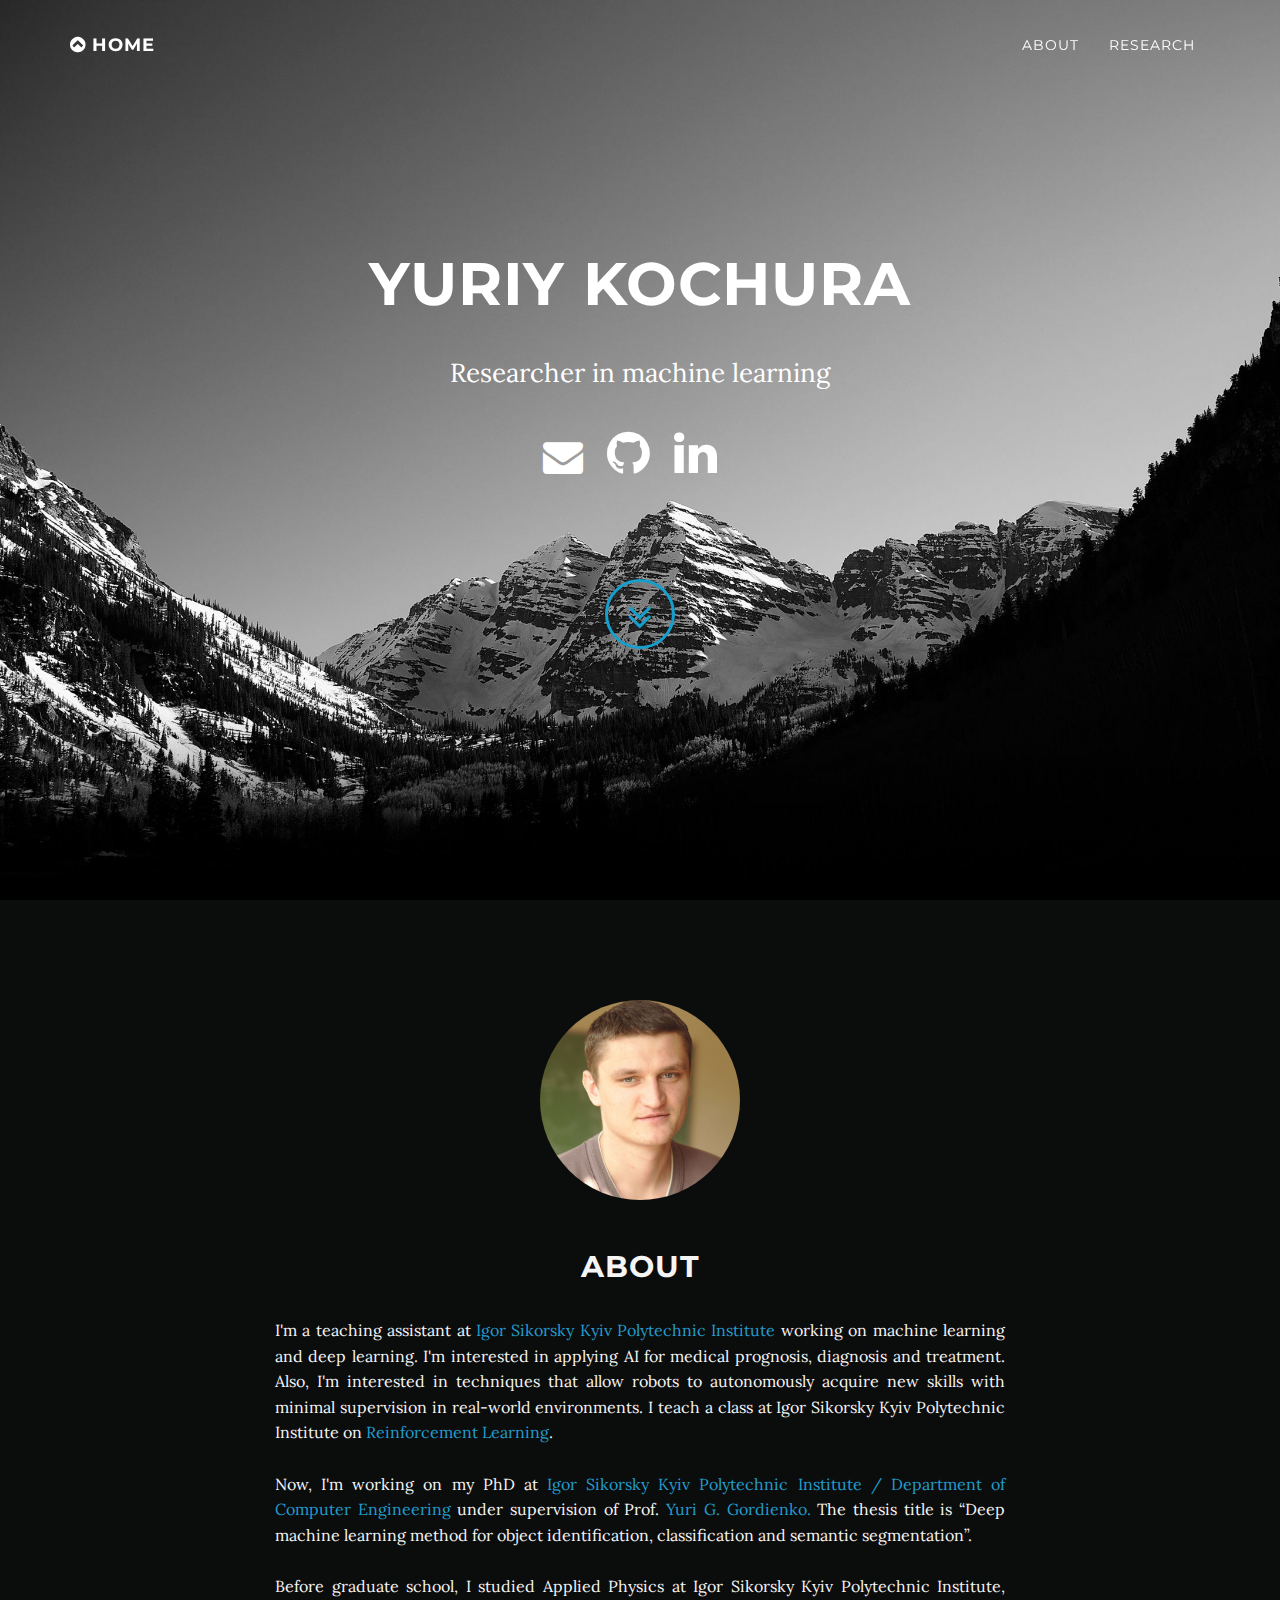
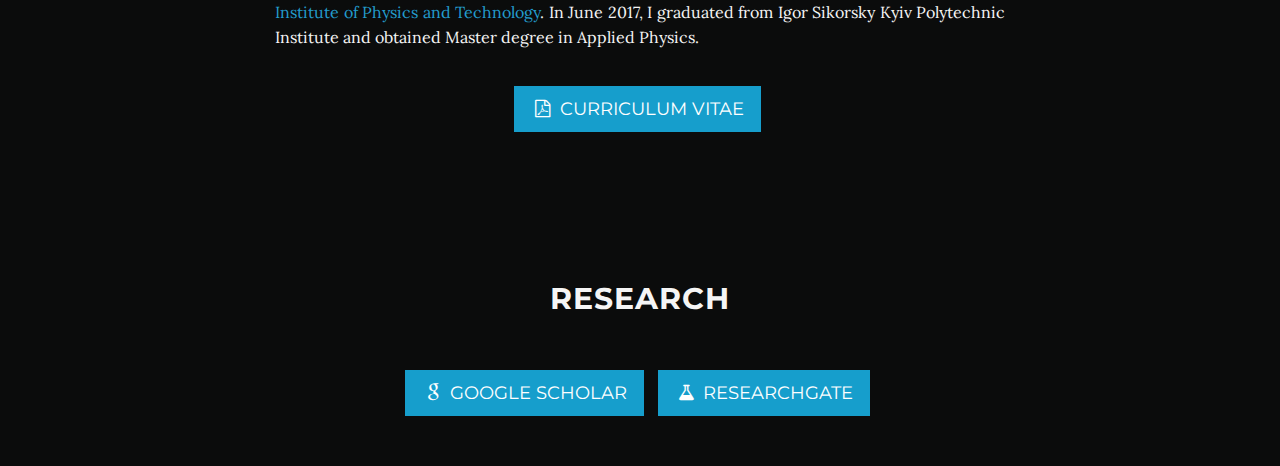
==== index.html @ 632b89fe "Academic website" ====
<!DOCTYPE html>
<html lang="en">

<head>

    <meta charset="utf-8">
    <meta http-equiv="X-UA-Compatible" content="IE=edge">
    <meta name="viewport" content="width=device-width, initial-scale=1">
    <meta name="description" content="Yuriy Kochura">
    <meta name="author" content="Yuriy Kochura">

    <title>Yuriy Kochura's academic website</title>

    <!-- Bootstrap Core CSS -->
    <link href="css/bootstrap.css" rel="stylesheet">

    <!-- Custom CSS -->
    <!--<link href="css/grayscale.css" rel="stylesheet" title="default">-->
    <link href="css/grayscale_b.css" rel="stylesheet" title="default">
    <!--<link href="css/grayscale_white.css" rel="stylesheet" title="default">-->

    <!-- Custom Fonts -->
    <link href="font-awesome/css/font-awesome.min.css" rel="stylesheet" type="text/css">
    <link href="//fonts.googleapis.com/css?family=Lora:400,700,400italic,700italic" rel="stylesheet" type="text/css">
    <link href="//fonts.googleapis.com/css?family=Montserrat:400,700" rel="stylesheet" type="text/css">


<script>
  (function(i,s,o,g,r,a,m){i['GoogleAnalyticsObject']=r;i[r]=i[r]||function(){
  (i[r].q=i[r].q||[]).push(arguments)},i[r].l=1*new Date();a=s.createElement(o),
  m=s.getElementsByTagName(o)[0];a.async=1;a.src=g;m.parentNode.insertBefore(a,m)
  })(window,document,'script','//www.google-analytics.com/analytics.js','ga');

  ga('create', 'UA-63177134-1', 'auto');
  ga('send', 'pageview');

</script>

</head>

<body id="page-top" data-spy="scroll" data-target=".navbar-fixed-top">

    <!-- Navigation -->
    <nav class="navbar navbar-custom navbar-fixed-top" role="navigation">
        <div class="container">
            <div class="navbar-header">
                <button type="button" class="navbar-toggle" data-toggle="collapse" data-target=".navbar-main-collapse">
                    <i class="fa fa-bars"></i>
                </button>
                <a class="navbar-brand page-scroll" href="#page-top">
                    <i class="fa fa-chevron-circle-up"></i> HOME <!--<span class="light">Home</span>--> 
                </a>
            </div>

            <!-- Collect the nav links, forms, and other content for toggling -->
            <div class="collapse navbar-collapse navbar-right navbar-main-collapse">
                <ul class="nav navbar-nav">
                    <!-- Hidden li included to remove active class from about link when scrolled up past about section -->
                    <li class="hidden">
                        <a href="#page-top"></a>
                    </li>
		    <li>
                        <a class="page-scroll" href="#about">About</a>
                    </li>

                    <li>
                        <a class="page-scroll" href="#research">Research</a>
                    </li>
                </ul>
            </div>
            <!-- /.navbar-collapse -->
        </div>
        <!-- /.container -->
    </nav>

    <!-- Intro Header -->
    <header class="intro">
        <div class="intro-body">
            <div class="container">
                <div class="row">
                    <div class="col-md-8 col-md-offset-2">
						<div class="rein-intro-bg">
		                    <h1 class="brand-heading">Yuriy Kochura</h1>								
		                    <p class="intro-text">Researcher in machine learning 
							</p>
							<a href="mailto:iuriy.kochura@gmail.com" target="_top" class="fa fa-envelope"></a>
							<a href="https://github.com/YKochura" target="_blank" class="fa fa-github"></a>
							<a href="https://www.linkedin.com/in/yuriy-kochura/" target="_blank" class="fa fa-linkedin"></a>
							 		
						</div>
                        <a href="#about" class="btn btn-circle page-scroll" style="margin-top:100px; color:#169ecc">
                            <i class="fa fa-angle-double-down animated"></i>
                        </a>
                    </div>
                </div>
            </div>
        </div>
    </header>

     <!-- About Section -->
    <section id="about" class="content-section text-center">

		<div class="container">
            		<div class="col-lg-8 col-lg-offset-2 text-justify">
						<img src="img/profile-yk.jpg" class="img-circle img-me"/>			
                		<h2 class="text-center text-padded">About</h2>
                		<p>
I'm a teaching assistant at <a href="https://kpi.ua/" target="_blank">Igor Sikorsky Kyiv Polytechnic Institute</a> working on machine learning and deep learning. I'm interested in applying AI for medical prognosis, diagnosis and treatment. Also, I'm interested in techniques that allow robots to autonomously acquire new skills with minimal supervision in real-world environments. I teach a class at Igor Sikorsky Kyiv Polytechnic Institute on <a href="https://github.com/YKochura/kpi-reinforcement-learning/tree/main" target="_blank">Reinforcement Learning</a>.

<br><br> 

Now, I'm working on my PhD at <a href="https://comsys.kpi.ua/department-of-computing-engineering" target="_blank"> Igor Sikorsky Kyiv Polytechnic Institute / Department of Computer Engineering</a> under supervision of Prof.<a href="https://comsys.kpi.ua/gordianko-yuriy-1" target="_blank"> Yuri G. Gordienko.</a> The thesis title is “Deep machine learning method for object identification, classification and semantic segmentation”.

 <br><br>


Before graduate school, I studied Applied Physics at Igor Sikorsky Kyiv Polytechnic Institute, <a href="http://ipt.kpi.ua/en/" target="_blank">Institute of Physics and Technology</a>. In June 2017, I graduated from Igor Sikorsky Kyiv Polytechnic Institute and obtained Master degree in Applied Physics. 

</p>
            		</div>
		</div>

<ul class="list-inline banner-social-buttons text-center">
<li>
		<a href="ykochura.pdf#zoom=100" target="_blank" class="btn btn-default btn-lg"><i class="fa fa-file-pdf-o fa-fw"></i> <span class="network-name">Curriculum Vitae</span></a>
</li>
</ul>

    </section>

 <br><br>

    <section id="research" class="content-section text-center">
<div class="container">
            <div class="col-lg-8 col-lg-offset-2 text-left">
                <h2 class="text-center">Research</h2>
		<br>

		<ul class="list-inline banner-social-buttons text-center">
		<li>
				<a href="https://scholar.google.com/citations?user=YucKNtAAAAAJ&hl=en" class="btn btn-default btn-lg"><i class="fa fa-google fa-fw"></i> <span class="network-name">Google Scholar</span></a>
		</li>
		<li>
		<a href="https://www.researchgate.net/profile/Yuriy-Kochura" class="btn btn-default btn-lg"><i class="fa fa-flask fa-fw"></i> <span class="network-name">ResearchGate</span></a>
		</li>
		</ul>
		
    </section>

    <br><br>

    <!-- jQuery -->
    <script src="js/jquery.js"></script>

    <!-- Bootstrap Core JavaScript -->
    <script src="js/bootstrap.min.js"></script>

    <!-- Plugin JavaScript -->
    <script src="js/jquery.easing.min.js"></script>

    <!-- Custom Theme JavaScript -->
    <script src="js/grayscale.js"></script>


</body>

</html>
---- css/grayscale.css ----
/*!
 * Start Bootstrap - Grayscale Bootstrap Theme (http://startbootstrap.com)
 * Code licensed under the Apache License v2.0.
 * For details, see http://www.apache.org/licenses/LICENSE-2.0.
 */

body {
    width: 100%;
    height: 100%;
    font-family: Lora,"Helvetica Neue",Helvetica,Arial,sans-serif;
    color: #fff;
    background-color: #000;
}

html {
    width: 100%;
    height: 100%;
}

h1,
h2,
h3,
h4,
h5,
h6 {
    margin: 0 0 35px;
    text-transform: uppercase;
    font-family: Montserrat,"Helvetica Neue",Helvetica,Arial,sans-serif;
    font-weight: 700;
    letter-spacing: 1px;
}

p {
    margin: 0 0 25px;
    font-size: 14px;
    line-height: 1.5;
}

@media(min-width:768px) {
    p {
        margin: 0 0 35px;
        font-size: 17px;
        line-height: 1.6;
    }

	p.entry {
		background-color: #1a1a1a;
	/*background: repeating-linear-gradient(
	  45deg,
	  #111,
	  #111 4px,
	  #111 4px,
	  #111 8px
	);*/
		min-height: 120px;
		padding-top: 4px;
		padding-bottom: 4px;
		padding-left: 120px;
	}

}



img {
	padding-left: 10px;
}

.img-me{
	width:200px;
	height:200px;
	display: inline-block;
	display: block;
	margin: 0 auto;
}

.img-circle {
    border-radius: 50%;
}

a {
    color: #42dca3;
    -webkit-transition: all .2s ease-in-out;
    -moz-transition: all .2s ease-in-out;
    transition: all .2s ease-in-out;
}

a:hover,
a:focus {
    text-decoration: none;
    color: #1d9b6c;
}

.rein_green {
    color: #42dca3;
}

.light {
    font-weight: 400;
}

.navbar-custom {
    margin-bottom: 0;
    border-bottom: 1px solid rgba(255,255,255,.3);
    text-transform: uppercase;
    font-family: Montserrat,"Helvetica Neue",Helvetica,Arial,sans-serif;
    background-color: #000;
}

.navbar-custom .navbar-brand {
    font-weight: 700;
}

.navbar-custom .navbar-brand:focus {
    outline: 0;
}

.navbar-custom .navbar-brand .navbar-toggle {
    padding: 4px 6px;
    font-size: 16px;
    color: #fff;
}

.navbar-custom .navbar-brand .navbar-toggle:focus,
.navbar-custom .navbar-brand .navbar-toggle:active {
    outline: 0;
}

.navbar-custom a {
    color: #fff;
}

.navbar-custom .nav li a {
    -webkit-transition: background .3s ease-in-out;
    -moz-transition: background .3s ease-in-out;
    transition: background .3s ease-in-out;
}

.navbar-custom .nav li a:hover {
    outline: 0;
    color: rgba(255,255,255,.8);
    background-color: transparent;
}

.navbar-custom .nav li a:focus,
.navbar-custom .nav li a:active {
    outline: 0;
    background-color: transparent;
}

.navbar-custom .nav li.active {
    outline: 0;
}

.navbar-custom .nav li.active a {
    background-color: rgba(255,255,255,.3);
}

.navbar-custom .nav li.active a:hover {
    color: #fff;
}

@media(min-width:768px) {
    .navbar-custom {
        padding: 20px 0;
        border-bottom: 0;
        letter-spacing: 1px;
        background: 0 0;
        -webkit-transition: background .5s ease-in-out,padding .5s ease-in-out;
        -moz-transition: background .5s ease-in-out,padding .5s ease-in-out;
        transition: background .5s ease-in-out,padding .5s ease-in-out;
    }

    .navbar-custom.top-nav-collapse {
        padding: 0;
        border-bottom: 1px solid rgba(255,255,255,.3);
        background: #000;
    }
}

small.authors {
    font-size: 14px;
    color: #aaa;
}

.intro {
    display: table;
    width: 100%;
    height: auto;
    padding: 100px 0;
    text-align: center;
    color: #fff;
    background: url(../img/intro-bg.jpg) no-repeat bottom center scroll;
    background-color: #000;
    -webkit-background-size: cover;
    -moz-background-size: cover;
    background-size: cover;
    -o-background-size: cover;
}

.intro .intro-body {
    display: table-cell;
    vertical-align: middle;
}

.intro .intro-body .brand-heading {
    font-size: 40px;
}

.intro .intro-body .intro-text {
    font-size: 18px;
}

@media(min-width:768px) {
    .intro {
        height: 100%;
        padding: 0;
    }

    .intro .intro-body .brand-heading {
        font-size: 60px;
    }

    .intro .intro-body .intro-text {
        font-size: 26px;
    }
}

.btn-circle {
    width: 70px;
    height: 70px;
    margin-top: 15px;
    padding: 7px 16px;
    border: 2px solid #fff;
    border-radius: 100%!important;
    font-size: 40px;
    color: #fff;
    background: 0 0;
    -webkit-transition: background .3s ease-in-out;
    -moz-transition: background .3s ease-in-out;
    transition: background .3s ease-in-out;
}

.btn-circle:hover,
.btn-circle:focus {
    outline: 0;
    color: #fff;
    background: rgba(255,255,255,.1);
}

.btn-circle i.animated {
    -webkit-transition-property: -webkit-transform;
    -webkit-transition-duration: 1s;
    -moz-transition-property: -moz-transform;
    -moz-transition-duration: 1s;
}

.btn-circle:hover i.animated {
    -webkit-animation-name: pulse;
    -moz-animation-name: pulse;
    -webkit-animation-duration: 1.5s;
    -moz-animation-duration: 1.5s;
    -webkit-animation-iteration-count: infinite;
    -moz-animation-iteration-count: infinite;
    -webkit-animation-timing-function: linear;
    -moz-animation-timing-function: linear;
}

@-webkit-keyframes pulse {    
    0% {
        -webkit-transform: scale(1);
        transform: scale(1);
    }

    50% {
        -webkit-transform: scale(1.2);
        transform: scale(1.2);
    }

    100% {
        -webkit-transform: scale(1);
        transform: scale(1);
    }
}

@-moz-keyframes pulse {    
    0% {
        -moz-transform: scale(1);
        transform: scale(1);
    }

    50% {
        -moz-transform: scale(1.2);
        transform: scale(1.2);
    }

    100% {
        -moz-transform: scale(1);
        transform: scale(1);
    }
}

.content-section {
    padding-top: 100px;
}

.download-section {
    width: 100%;
    padding: 50px 0;
    color: #fff;
    background: url(../img/downloads-bg.jpg) no-repeat center center scroll;
    background-color: #000;
    -webkit-background-size: cover;
    -moz-background-size: cover;
    background-size: cover;
    -o-background-size: cover;
}

#map {
    width: 100%;
    height: 200px;
    margin-top: 100px;
}

@media(min-width:767px) {
    .content-section {
        padding-top: 250px;
    }

    .download-section {
        padding: 100px 0;
    }

    #map {
        height: 400px;
        margin-top: 250px;
    }
}

.btn {
    border-radius: 0;
    text-transform: uppercase;
    font-family: Montserrat,"Helvetica Neue",Helvetica,Arial,sans-serif;
    font-weight: 400;
    -webkit-transition: all .3s ease-in-out;
    -moz-transition: all .3s ease-in-out;
    transition: all .3s ease-in-out;
}

.btn-default {
    border: 1px solid #42dca3;
    color: #42dca3;
    background-color: transparent;
}

.btn-default:hover,
.btn-default:focus {
    border: 1px solid #42dca3;
    outline: 0;
    color: #000;
    background-color: #42dca3;
}

ul.banner-social-buttons {
    margin-top: 0;
}

@media(max-width:1199px) {
    ul.banner-social-buttons {
        margin-top: 15px;
    }
}

@media(max-width:767px) {
    ul.banner-social-buttons li {
        display: block;
        margin-bottom: 20px;
        padding: 0;
    }

    ul.banner-social-buttons li:last-child {
        margin-bottom: 0;
    }
}

footer {
    padding: 50px 0;
}

footer p {
    margin: 0;
}

::-moz-selection {
    text-shadow: none;
    background: #fcfcfc;
    background: rgba(255,255,255,.2);
}

::selection {
    text-shadow: none;
    background: #fcfcfc;
    background: rgba(255,255,255,.2);
}

img::selection {
    background: 0 0;
}

img::-moz-selection {
    background: 0 0;
}

.rein-paper {
	float:left;
	margin-right:30px;
	clear:both;
	margin-top:9px;
}

body {
    webkit-tap-highlight-color: rgba(255,255,255,.2);
}

/* youtube video embedding: scaling relatively */
.wrapper         {width:100%; max-width: 750px; height:100%; margin:0 auto; background:#111}
.h_iframe        {position:relative; padding-top: 56%;}
.h_iframe iframe {position:absolute;top:0;left:0;width:100%; height:100%;}
---- css/grayscale_b.css ----
/*!
 * Start Bootstrap - Grayscale Bootstrap Theme (http://startbootstrap.com)
 * Code licensed under the Apache License v2.0.
 * For details, see http://www.apache.org/licenses/LICENSE-2.0.
 */

body {
    width: 100%;
    height: 100%;
    font-family: Lora,"Helvetica Neue",Helvetica,Arial,sans-serif;
    color: #f5f5f5;
    background-color: #0b0c0c;
}

html {
    width: 100%;
    height: 100%;
}

.btn-lg-x,
.btn-group-lg-x > .btn-x {
  padding: 4px 5px;
  font-size: 12px;
  line-height: 1.3333333;
  border-radius: 0px;
}
.list-inline-x {
  padding-left: 0;
margin-top: 5px;
  margin-left: -5px;
margin-bottom: 2px;
  list-style: none;
}
.btn-default-x {

    border: 1px solid #169ecc;
    outline: 0;
    color: #169ecc;
background-color: transparent;
}

.btn-default-x:hover,
.btn-default-x:focus {
    border: 1px solid #169ecc;
    color: #fff;
    background-color: #169ecc;
}


h1,
h2,
h3,
h4,
h5,
h6 {
    margin: 0 0 35px;
    text-transform: uppercase;
    font-family: Montserrat,"Helvetica Neue",Helvetica,Arial,sans-serif;
    font-weight: 700;
    letter-spacing: 1px;
}

p, table {
    margin: 0 0 25px;
    font-size: 14px;
    line-height: 1.5;
}

th {
    font-weight:normal;
    vertical-align:top;
}

th.first{
    width:20%;
}

@media(min-width:768px) {
    p, table {
        margin: 0 0 35px;
        font-size: 16px;
        line-height: 1.6;
    }

	p.entry, table {
		background-color: #fff;
	/*background: repeating-linear-gradient(
	  45deg,
	  #111,
	  #111 4px,
	  #111 4px,
	  #111 8px
	);*/
		min-height: 120px;
		padding-top: 4px;
		padding-bottom: 4px;
		width:100%;
	}

	th.entry {
		background-color: #fff;	
		padding-top:9px;
		padding-right:9px;
		padding-bottom:9px;
	}
	th.workshops{
		padding-left:15px;
	}

}



img {
	padding-left: 0px;
}

a {
    color: #239ccd;
    -webkit-transition: all .2s ease-in-out;
    -moz-transition: all .2s ease-in-out;
    transition: all .2s ease-in-out;
}

a:hover,
a:focus {
    text-decoration: none;
    color: #93015b;
}

.rein_green {
    color: #169ecc;
}

.light {
    font-weight: 400;
}

.navbar-custom {
    margin-bottom: 0;
    border-bottom: 1px solid rgba(255,255,255,.3);
    text-transform: uppercase;
    font-family: Montserrat,"Helvetica Neue",Helvetica,Arial,sans-serif;
    background-color: #000;
    color: #fff;
}

.navbar-custom .navbar-brand {
    font-weight: 700;
}

.navbar-custom .navbar-brand:focus {
    outline: 0;
}

.navbar-custom .navbar-brand .navbar-toggle {
    padding: 4px 6px;
    font-size: 16px;
    color: #fff;
}

.navbar-custom .navbar-brand .navbar-toggle:focus,
.navbar-custom .navbar-brand .navbar-toggle:active {
    outline: 0;

}

.navbar-custom a {
    color: #fff;
}

.navbar-custom .nav li a {
    -webkit-transition: background .3s ease-in-out;
    -moz-transition: background .3s ease-in-out;
    transition: background .3s ease-in-out;
}

.navbar-custom .nav li a:hover {
    outline: 0;
    color: rgba(255,255,255,.8);
    background-color: transparent;
}

.navbar-custom .nav li a:focus,
.navbar-custom .nav li a:active {
    outline: 0;
    background-color: transparent;
}

.navbar-custom .nav li.active {
    outline: 0;
}

.navbar-custom .nav li.active a {
    background-color: rgba(255,255,255,.3);
}

.navbar-custom .nav li.active a:hover {
    color: #fff;
}

@media(min-width:768px) {
    .navbar-custom {
        padding: 20px 0;
        border-bottom: 0;
        letter-spacing: 1px;
        background: 0 0;
        -webkit-transition: background .5s ease-in-out,padding .5s ease-in-out;
        -moz-transition: background .5s ease-in-out,padding .5s ease-in-out;
        transition: background .5s ease-in-out,padding .5s ease-in-out;
    }

    .navbar-custom.top-nav-collapse {
        padding: 0;
        border-bottom: 1px solid rgba(255,255,255,.3);
        background: #000;
    }
}

small.authors {
    font-size: 14px;
    color: #aaa;
}

.intro {
    display: table;
    width: 100%;
    height: auto;
    padding: 100px 0;
    text-align: center;
    color: #fff;
    background: url(../img/blackM.jpg) no-repeat bottom center scroll;
    background-color: #fff;
    -webkit-background-size: cover;
    -moz-background-size: cover;
    background-size: cover;
    -o-background-size: cover;
}

.intro .intro-body {
    display: table-cell;
    vertical-align: middle;
}

.intro .intro-body .brand-heading {
    font-size: 40px;
}

.intro .intro-body .intro-text {
    font-size: 18px;
}

a.fa-envelope{
	font-size: 40px;
	padding-right: 20px;
	color: #fff;
}

a.fa-github{
	font-size: 50px;
	padding-right: 20px;
	color: #fff;
}

a.fa-linkedin{
	font-size: 50px;
	padding-right: 20px;
	color: #fff;
}

a.fa-twitter{
	font-size: 50px;
	color: #fff;
}


.img-me{
	width:200px;
	height:200px;
	display: inline-block;
	display: block;
	margin: 0 auto;
}

.img-circle {
    border-radius: 50%;
}

.text-padded{
	padding-top: 50px;
}

@media(min-width:768px) {
    .intro {
        height: 100%;
        padding: 0;
    }

    .intro .intro-body .brand-heading {
        font-size: 60px;
    }

    .intro .intro-body .intro-text {
        font-size: 26px;
    }
}

.btn-circle {
    width: 70px;
    height: 70px;
    margin-top: 15px;
    padding: 7px 16px;
    border: 3px solid #169ecc;
    border-radius: 100%!important;
    font-size: 40px;
    color: #169ecc;
    background: 0 0;
    -webkit-transition: background .3s ease-in-out;
    -moz-transition: background .3s ease-in-out;
    transition: background .3s ease-in-out;
}

.btn-circle:hover,
.btn-circle:focus {
    outline: 0;
    color: #fff;
    background: rgba(255,255,255,.1);
}

.btn-circle i.animated {
    -webkit-transition-property: -webkit-transform;
    -webkit-transition-duration: 1s;
    -moz-transition-property: -moz-transform;
    -moz-transition-duration: 1s;
}

.btn-circle:hover i.animated {
    -webkit-animation-name: pulse;
    -moz-animation-name: pulse;
    -webkit-animation-duration: 1.5s;
    -moz-animation-duration: 1.5s;
    -webkit-animation-iteration-count: infinite;
    -moz-animation-iteration-count: infinite;
    -webkit-animation-timing-function: linear;
    -moz-animation-timing-function: linear;
}

@-webkit-keyframes pulse {    
    0% {
        -webkit-transform: scale(1);
        transform: scale(1);
    }

    50% {
        -webkit-transform: scale(1.2);
        transform: scale(1.2);
    }

    100% {
        -webkit-transform: scale(1);
        transform: scale(1);
    }
}

@-moz-keyframes pulse {    
    0% {
        -moz-transform: scale(1);
        transform: scale(1);
    }

    50% {
        -moz-transform: scale(1.2);
        transform: scale(1.2);
    }

    100% {
        -moz-transform: scale(1);
        transform: scale(1);
    }
}

.content-section {
    padding-top: 100px;
}

.download-section {
    width: 100%;
    padding: 50px 0;
    color: #fff;
    background: url(../img/downloads-bg.jpg) no-repeat center center scroll;
    background-color: #fff;
    -webkit-background-size: cover;
    -moz-background-size: cover;
    background-size: cover;
    -o-background-size: cover;
}

#map {
    width: 100%;
    height: 200px;
    margin-top: 100px;
}

@media(min-width:767px) {
    .content-section {
        padding-top: 100px;
    }

    .download-section {
        padding: 100px 0;
    }

    #map {
        height: 400px;
        margin-top: 250px;
    }
}

.btn {
    border-radius: 0;
    text-transform: uppercase;
    font-family: Montserrat,"Helvetica Neue",Helvetica,Arial,sans-serif;
    font-weight: 400;
    -webkit-transition: all .3s ease-in-out;
    -moz-transition: all .3s ease-in-out;
    transition: all .3s ease-in-out;
}

.btn-default {

    border: 1px solid #169ecc;
    outline: 0;
    color: #fff;
    background-color: #169ecc;
}

.btn-default:hover,
.btn-default:focus {
    border: 1px solid #169ecc;
    color: #169ecc;
    background-color: transparent;
}

ul.banner-social-buttons {
    margin-top: 0;
}

@media(max-width:1199px) {
    ul.banner-social-buttons {
        margin-top: 15px;
    }
}

@media(max-width:767px) {
    ul.banner-social-buttons li {
        display: block;
        margin-bottom: 20px;
        padding: 0;
    }

    ul.banner-social-buttons li:last-child {
        margin-bottom: 0;
    }
    img {
	width:120px;
    }
}

ul.left-text{
	text-align: left;
}

li:not(:last-child) {
    margin-bottom: -20px;
}

footer {
    padding: 50px 0;
}

footer p {
    margin: 0;
}

::-moz-selection {
    text-shadow: none;
    background: #fcfcfc;
    background: rgba(0,0,0,.2);
}

::selection {
    text-shadow: none;
    background: #fcfcfc;
    background: rgba(0,0,0,.2);
}

img::selection {
    background: 0 0;
}

img::-moz-selection {
    background: 0 0;
}

.rein-paper {
	float:left;
	margin-right:30px;
	clear:both;
	margin-top:9px;
	margin-bottom:9px;
	padding-left:10px;
}

body {
    webkit-tap-highlight-color: rgba(0,0,0,.2);
}

.bottom-three {
     margin-bottom: 3cm;
  }

/* youtube video embedding: scaling relatively */
.wrapper         {width:100%; max-width: 750px; height:100%; margin:0 auto; background:#111}
.h_iframe        {position:relative; padding-top: 56%;}
.h_iframe iframe {position:absolute;top:0;left:0;width:100%; height:100%;}
---- css/grayscale_white.css ----
/*!
 * Start Bootstrap - Grayscale Bootstrap Theme (http://startbootstrap.com)
 * Code licensed under the Apache License v2.0.
 * For details, see http://www.apache.org/licenses/LICENSE-2.0.
 */

body {
    width: 100%;
    height: 100%;
    font-family: Lora,"Helvetica Neue",Helvetica,Arial,sans-serif;
    color: #000;
    background-color: #f5f5f5;
}

html {
    width: 100%;
    height: 100%;
}

.btn-lg-x,
.btn-group-lg-x > .btn-x {
  padding: 4px 5px;
  font-size: 12px;
  line-height: 1.3333333;
  border-radius: 0px;
}
.list-inline-x {
  padding-left: 0;
margin-top: 5px;
  margin-left: -5px;
margin-bottom: 2px;
  list-style: none;
}
.btn-default-x {

    border: 1px solid #f9009a;
    outline: 0;
    color: #f9009a;
background-color: transparent;
}

.btn-default-x:hover,
.btn-default-x:focus {
    border: 1px solid #f9009a;
    color: #fff;
    background-color: #f9009a;
}


h1,
h2,
h3,
h4,
h5,
h6 {
    margin: 0 0 35px;
    text-transform: uppercase;
    font-family: Montserrat,"Helvetica Neue",Helvetica,Arial,sans-serif;
    font-weight: 700;
    letter-spacing: 1px;
}

p, table {
    margin: 0 0 25px;
    font-size: 14px;
    line-height: 1.5;
}

th {
    font-weight:normal;
    vertical-align:top;
}

th.first{
    width:20%;
}

@media(min-width:768px) {
    p, table {
        margin: 0 0 35px;
        font-size: 16px;
        line-height: 1.6;
    }

	p.entry, table {
		background-color: #fff;
	/*background: repeating-linear-gradient(
	  45deg,
	  #111,
	  #111 4px,
	  #111 4px,
	  #111 8px
	);*/
		min-height: 120px;
		padding-top: 4px;
		padding-bottom: 4px;
		width:100%;
	}

	th.entry {
		background-color: #fff;	
		padding-top:9px;
		padding-right:9px;
		padding-bottom:9px;
	}
	th.workshops{
		padding-left:15px;
	}

}



img {
	padding-left: 0px;
}

a {
    color: #f9009a;
    -webkit-transition: all .2s ease-in-out;
    -moz-transition: all .2s ease-in-out;
    transition: all .2s ease-in-out;
}

a:hover,
a:focus {
    text-decoration: none;
    color: #93015b;
}

.rein_green {
    color: #f9009a;
}

.light {
    font-weight: 400;
}

.navbar-custom {
    margin-bottom: 0;
    border-bottom: 1px solid rgba(255,255,255,.3);
    text-transform: uppercase;
    font-family: Montserrat,"Helvetica Neue",Helvetica,Arial,sans-serif;
    background-color: #000;
    color: #fff;
}

.navbar-custom .navbar-brand {
    font-weight: 700;
}

.navbar-custom .navbar-brand:focus {
    outline: 0;
}

.navbar-custom .navbar-brand .navbar-toggle {
    padding: 4px 6px;
    font-size: 16px;
    color: #fff;
}

.navbar-custom .navbar-brand .navbar-toggle:focus,
.navbar-custom .navbar-brand .navbar-toggle:active {
    outline: 0;

}

.navbar-custom a {
    color: #fff;
}

.navbar-custom .nav li a {
    -webkit-transition: background .3s ease-in-out;
    -moz-transition: background .3s ease-in-out;
    transition: background .3s ease-in-out;
}

.navbar-custom .nav li a:hover {
    outline: 0;
    color: rgba(255,255,255,.8);
    background-color: transparent;
}

.navbar-custom .nav li a:focus,
.navbar-custom .nav li a:active {
    outline: 0;
    background-color: transparent;
}

.navbar-custom .nav li.active {
    outline: 0;
}

.navbar-custom .nav li.active a {
    background-color: rgba(255,255,255,.3);
}

.navbar-custom .nav li.active a:hover {
    color: #fff;
}

@media(min-width:768px) {
    .navbar-custom {
        padding: 20px 0;
        border-bottom: 0;
        letter-spacing: 1px;
        background: 0 0;
        -webkit-transition: background .5s ease-in-out,padding .5s ease-in-out;
        -moz-transition: background .5s ease-in-out,padding .5s ease-in-out;
        transition: background .5s ease-in-out,padding .5s ease-in-out;
    }

    .navbar-custom.top-nav-collapse {
        padding: 0;
        border-bottom: 1px solid rgba(255,255,255,.3);
        background: #000;
    }
}

small.authors {
    font-size: 14px;
    color: #aaa;
}

.intro {
    display: table;
    width: 100%;
    height: auto;
    padding: 100px 0;
    text-align: center;
    color: #fff;
    background: url(../img/intro-bg.jpg) no-repeat bottom center scroll;
    background-color: #fff;
    -webkit-background-size: cover;
    -moz-background-size: cover;
    background-size: cover;
    -o-background-size: cover;
}

.intro .intro-body {
    display: table-cell;
    vertical-align: middle;
}

.intro .intro-body .brand-heading {
    font-size: 40px;
}

.intro .intro-body .intro-text {
    font-size: 18px;
}

a.fa-envelope{
	font-size: 40px;
	padding-right: 20px;
	color: #fff;
}

a.fa-github{
	font-size: 50px;
	padding-right: 20px;
	color: #fff;
}

a.fa-linkedin{
	font-size: 50px;
	padding-right: 20px;
	color: #fff;
}

a.fa-twitter{
	font-size: 50px;
	color: #fff;
}


.img-me{
	width:200px;
	height:200px;
	display: inline-block;
	display: block;
	margin: 0 auto;
}

.img-circle {
    border-radius: 50%;
}

.text-padded{
	padding-top: 50px;
}

@media(min-width:768px) {
    .intro {
        height: 100%;
        padding: 0;
    }

    .intro .intro-body .brand-heading {
        font-size: 60px;
    }

    .intro .intro-body .intro-text {
        font-size: 26px;
    }
}

.btn-circle {
    width: 70px;
    height: 70px;
    margin-top: 15px;
    padding: 7px 16px;
    border: 3px solid #f9009a;
    border-radius: 100%!important;
    font-size: 40px;
    color: #f9009a;
    background: 0 0;
    -webkit-transition: background .3s ease-in-out;
    -moz-transition: background .3s ease-in-out;
    transition: background .3s ease-in-out;
}

.btn-circle:hover,
.btn-circle:focus {
    outline: 0;
    color: #fff;
    background: rgba(255,255,255,.1);
}

.btn-circle i.animated {
    -webkit-transition-property: -webkit-transform;
    -webkit-transition-duration: 1s;
    -moz-transition-property: -moz-transform;
    -moz-transition-duration: 1s;
}

.btn-circle:hover i.animated {
    -webkit-animation-name: pulse;
    -moz-animation-name: pulse;
    -webkit-animation-duration: 1.5s;
    -moz-animation-duration: 1.5s;
    -webkit-animation-iteration-count: infinite;
    -moz-animation-iteration-count: infinite;
    -webkit-animation-timing-function: linear;
    -moz-animation-timing-function: linear;
}

@-webkit-keyframes pulse {    
    0% {
        -webkit-transform: scale(1);
        transform: scale(1);
    }

    50% {
        -webkit-transform: scale(1.2);
        transform: scale(1.2);
    }

    100% {
        -webkit-transform: scale(1);
        transform: scale(1);
    }
}

@-moz-keyframes pulse {    
    0% {
        -moz-transform: scale(1);
        transform: scale(1);
    }

    50% {
        -moz-transform: scale(1.2);
        transform: scale(1.2);
    }

    100% {
        -moz-transform: scale(1);
        transform: scale(1);
    }
}

.content-section {
    padding-top: 100px;
}

.download-section {
    width: 100%;
    padding: 50px 0;
    color: #fff;
    background: url(../img/downloads-bg.jpg) no-repeat center center scroll;
    background-color: #fff;
    -webkit-background-size: cover;
    -moz-background-size: cover;
    background-size: cover;
    -o-background-size: cover;
}

#map {
    width: 100%;
    height: 200px;
    margin-top: 100px;
}

@media(min-width:767px) {
    .content-section {
        padding-top: 100px;
    }

    .download-section {
        padding: 100px 0;
    }

    #map {
        height: 400px;
        margin-top: 250px;
    }
}

.btn {
    border-radius: 0;
    text-transform: uppercase;
    font-family: Montserrat,"Helvetica Neue",Helvetica,Arial,sans-serif;
    font-weight: 400;
    -webkit-transition: all .3s ease-in-out;
    -moz-transition: all .3s ease-in-out;
    transition: all .3s ease-in-out;
}

.btn-default {

    border: 1px solid #f9009a;
    outline: 0;
    color: #fff;
    background-color: #f9009a;
}

.btn-default:hover,
.btn-default:focus {
    border: 1px solid #f9009a;
    color: #f9009a;
    background-color: transparent;
}

ul.banner-social-buttons {
    margin-top: 0;
}

@media(max-width:1199px) {
    ul.banner-social-buttons {
        margin-top: 15px;
    }
}

@media(max-width:767px) {
    ul.banner-social-buttons li {
        display: block;
        margin-bottom: 20px;
        padding: 0;
    }

    ul.banner-social-buttons li:last-child {
        margin-bottom: 0;
    }
    img {
	width:120px;
    }
}

ul.left-text{
	text-align: left;
}

li:not(:last-child) {
    margin-bottom: -20px;
}

footer {
    padding: 50px 0;
}

footer p {
    margin: 0;
}

::-moz-selection {
    text-shadow: none;
    background: #fcfcfc;
    background: rgba(0,0,0,.2);
}

::selection {
    text-shadow: none;
    background: #fcfcfc;
    background: rgba(0,0,0,.2);
}

img::selection {
    background: 0 0;
}

img::-moz-selection {
    background: 0 0;
}

.rein-paper {
	float:left;
	margin-right:30px;
	clear:both;
	margin-top:9px;
	margin-bottom:9px;
	padding-left:10px;
}

body {
    webkit-tap-highlight-color: rgba(0,0,0,.2);
}

/* youtube video embedding: scaling relatively */
.wrapper         {width:100%; max-width: 750px; height:100%; margin:0 auto; background:#111}
.h_iframe        {position:relative; padding-top: 56%;}
.h_iframe iframe {position:absolute;top:0;left:0;width:100%; height:100%;}
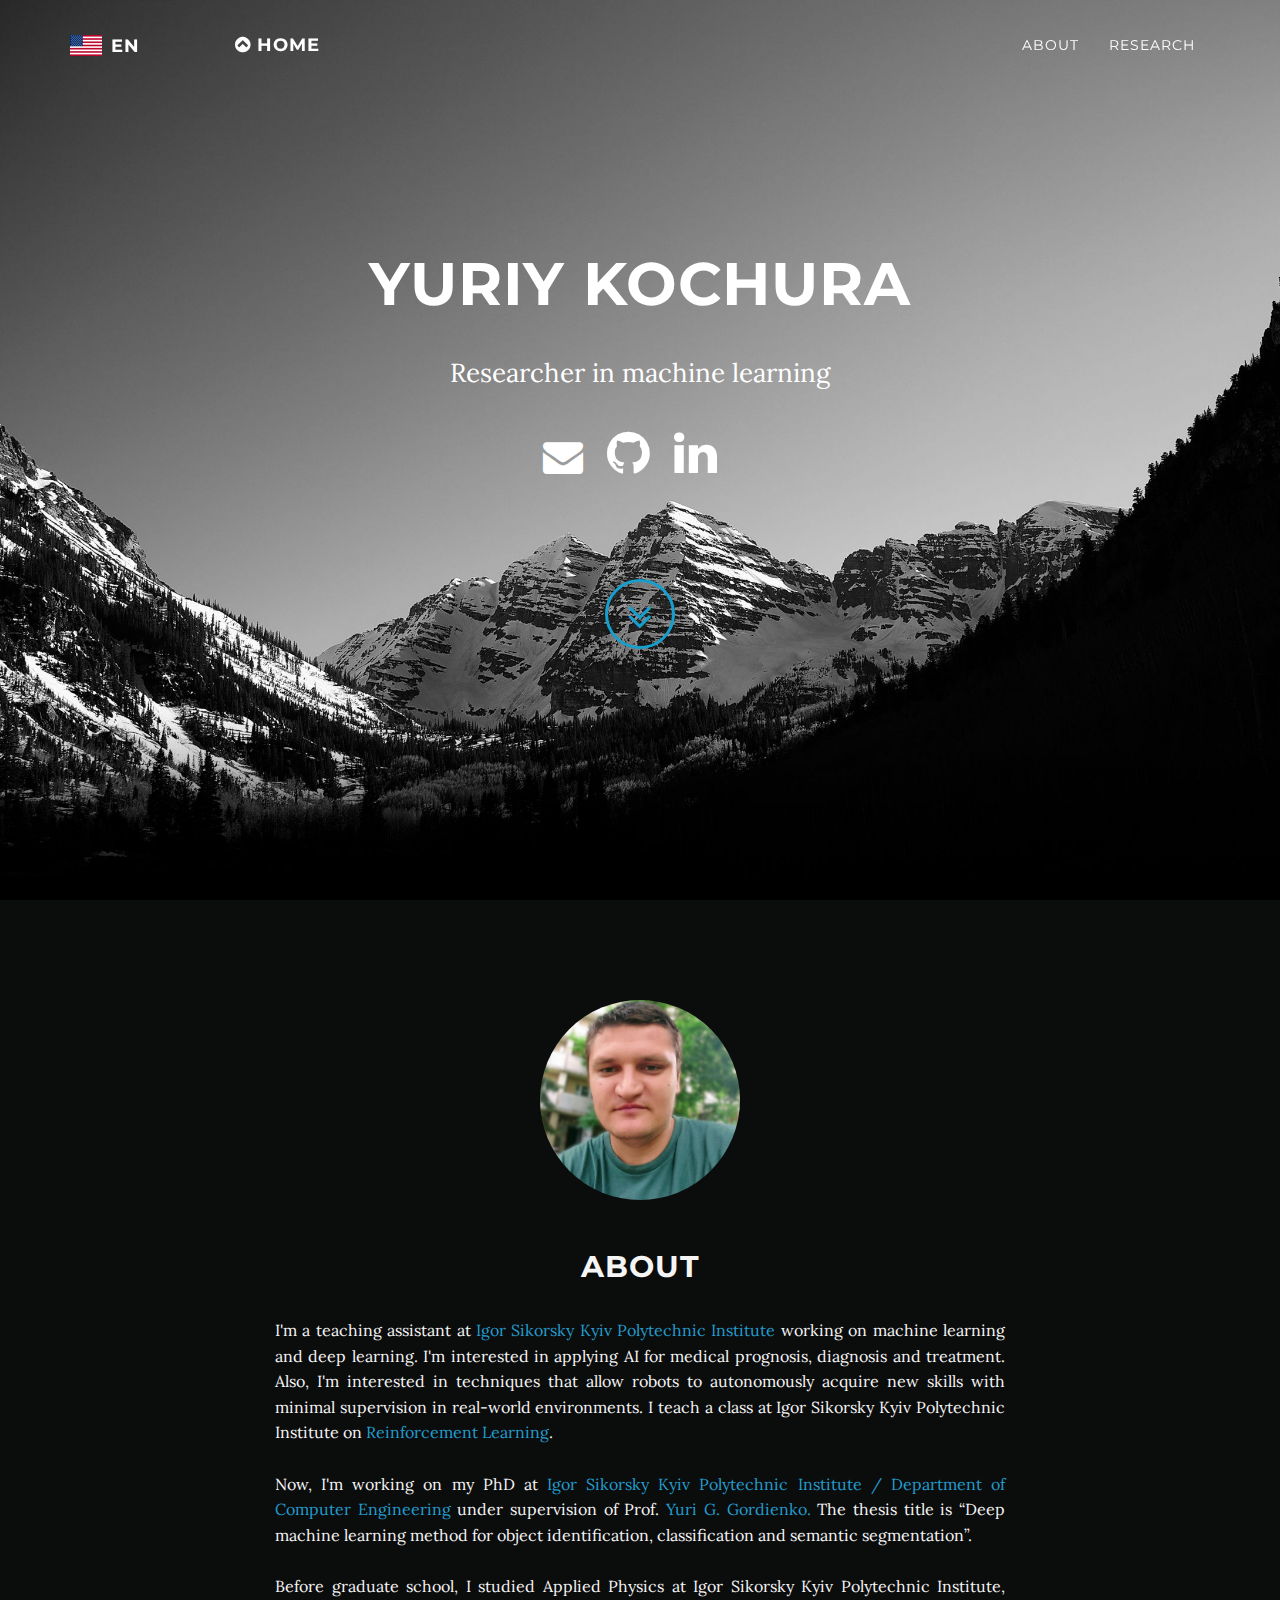
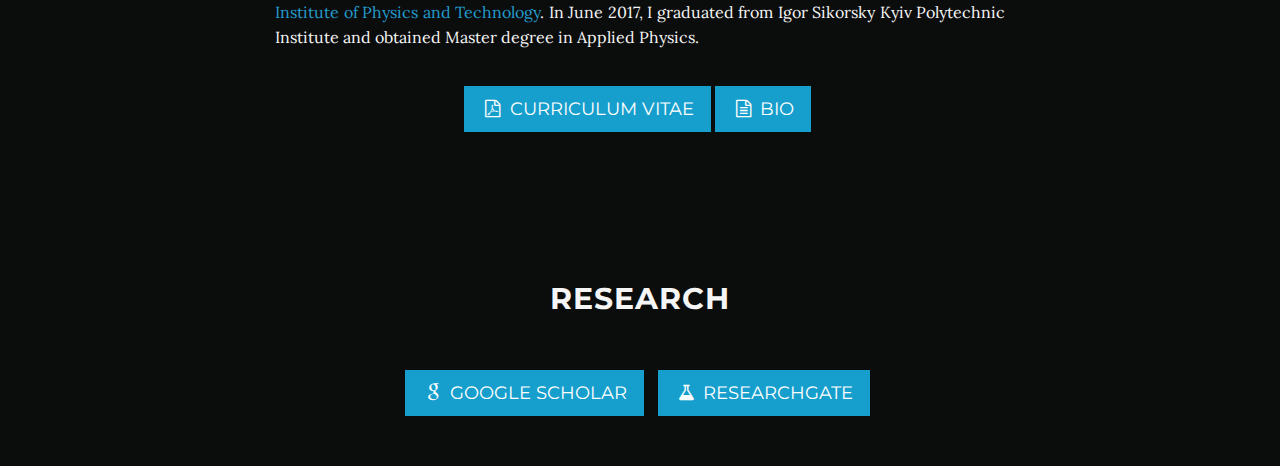
==== commit 389df038: "added bio" ====
--- a/index.html
+++ b/index.html
@@ -43,6 +43,16 @@
     <!-- Navigation -->
     <nav class="navbar navbar-custom navbar-fixed-top" role="navigation">
         <div class="container">
+            <div class="lang-menu navbar-brand">
+                <div class="selected-lang">
+                    EN                   
+                </div> 
+                <ul>
+                    <li>
+                        <a href="index-UK.html" class="uk">UK</a>
+                    </li>
+                </ul>   
+            </div>
             <div class="navbar-header">
                 <button type="button" class="navbar-toggle" data-toggle="collapse" data-target=".navbar-main-collapse">
                     <i class="fa fa-bars"></i>
@@ -123,6 +133,7 @@
 <ul class="list-inline banner-social-buttons text-center">
 <li>
 		<a href="ykochura.pdf#zoom=100" target="_blank" class="btn btn-default btn-lg"><i class="fa fa-file-pdf-o fa-fw"></i> <span class="network-name">Curriculum Vitae</span></a>
+        <a href="bio.txt" target="_blank" class="btn btn-default btn-lg"><i class="fa fa-file-text-o fa-fw"></i> <span class="network-name">Bio</span></a>
 </li>
 </ul>
 
--- a/css/grayscale_b.css
+++ b/css/grayscale_b.css
@@ -286,6 +286,10 @@
     border-radius: 50%;
 }
 
+.img-border {
+    border-radius: 10px;
+}
+
 .text-padded{
 	padding-top: 50px;
 }
@@ -523,3 +527,106 @@
 .wrapper         {width:100%; max-width: 750px; height:100%; margin:0 auto; background:#111}
 .h_iframe        {position:relative; padding-top: 56%;}
 .h_iframe iframe {position:absolute;top:0;left:0;width:100%; height:100%;}
+
+
+/* додано  https://www.youtube.com/watch?v=ByraB2uMAiM&t=448s */
+
+.selected-lang{
+    cursor: pointer;
+    display: flex;
+    justify-content: space-between;
+    line-height: 1.25;
+    width: 70px;
+}
+
+.lang-menu {
+    width: 180px;
+    text-align: right;
+    font-weight: bold;
+    margin-top: 0px;
+    margin-left: 5px;
+    position: relative;
+}
+
+.selected-lang:before{
+    content: '';
+    display: block;
+    width: 32px;
+    height: 21px;
+    background-image: url(../img/usa.png);
+
+}
+
+.selected-lang-uk{
+    cursor: pointer;
+    display: flex;
+    justify-content: space-between;
+    line-height: 1.25;
+    width: 70px;
+}
+
+.selected-lang-uk:before{
+    content: '';
+    display: block;
+    width: 32px;
+    height: 21px;
+    background-image: url(../img/ukr.png);
+
+}
+
+.lang-menu ul {
+    margin: 0;
+    padding: 0;
+    display: none;
+    background-color: #5d5d5d;
+    border: 1px solid #b2babb;
+    position: absolute;
+    top: 40px;
+    left: 0px;
+    width: 120px;
+    border-radius: 5px;
+    box-shadow: 0px 1px 10px rgba(0,0,0,0.4);
+}
+
+.lang-menu ul li {
+    list-style: none;
+    text-align: left;
+    display: flex;
+    justify-content: space-between;
+}
+
+.lang-menu ul li a {
+    text-decoration: none;
+    width: 120px;
+    padding: 25px 10px;
+    display: block;
+}
+
+.lang-menu ul li:hover {
+    background-color: #b2babb;
+}
+
+.lang-menu ul li a:before {
+    content: '';
+    display: inline-block;
+    width: 45px;
+    height: 45px;
+    vertical-align: middle;
+    margin-right: 15px;
+    background-size: contain;
+    background-repeat: no-repeat;
+} 
+
+
+.en:before {
+    background-image: url(../img/usa.png);
+}
+
+.uk:before {
+    background-image: url(../img/ukr.png);
+}
+
+
+.lang-menu:hover ul {
+    display: block;
+}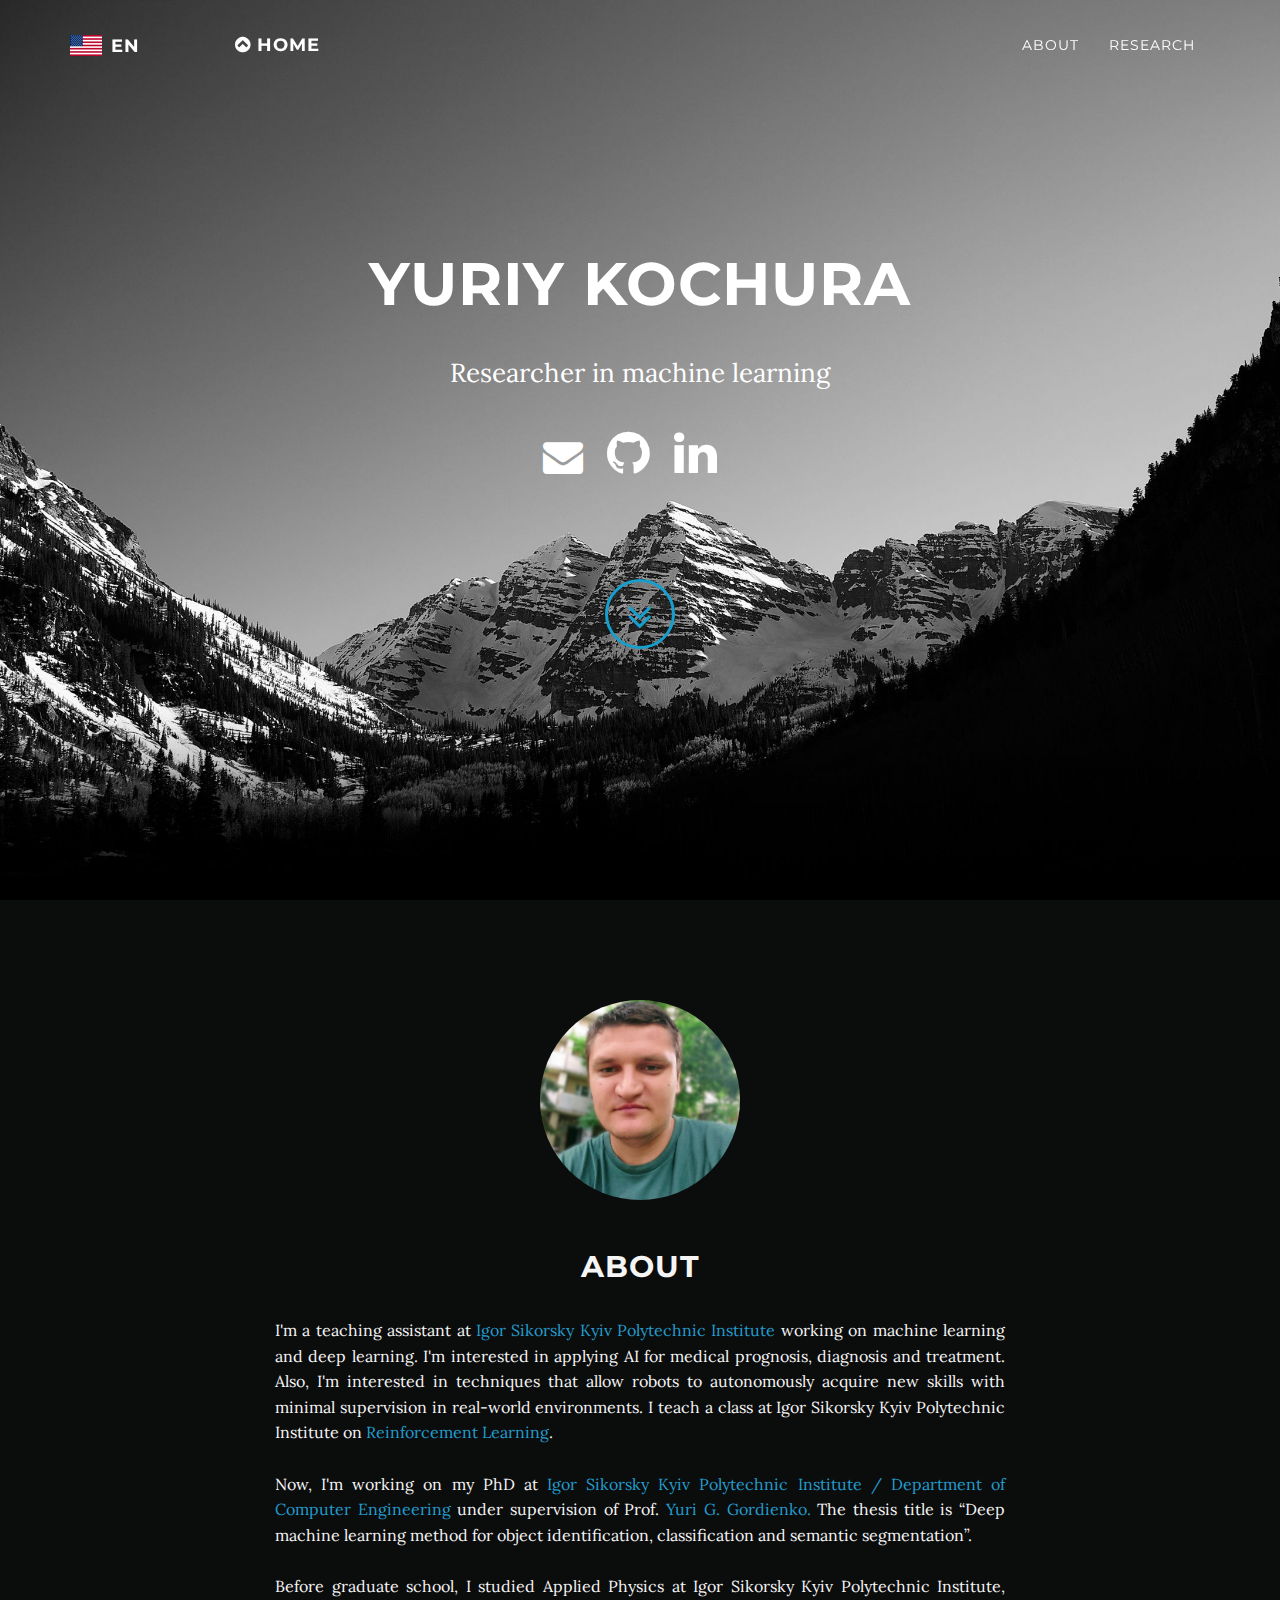
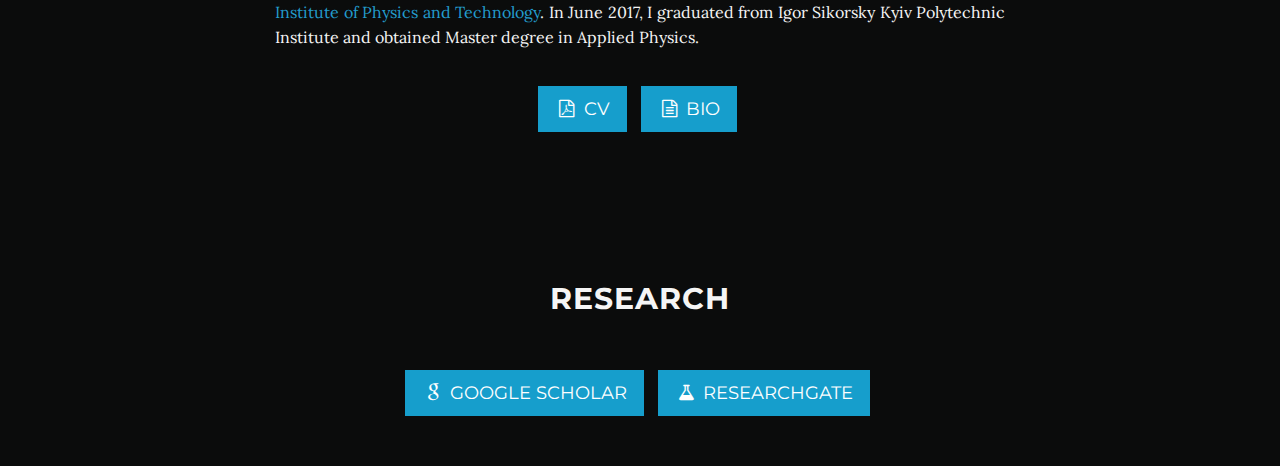
==== commit f4cb5f81: "upd text and style" ====
--- a/index.html
+++ b/index.html
@@ -132,7 +132,9 @@
 
 <ul class="list-inline banner-social-buttons text-center">
 <li>
-		<a href="ykochura.pdf#zoom=100" target="_blank" class="btn btn-default btn-lg"><i class="fa fa-file-pdf-o fa-fw"></i> <span class="network-name">Curriculum Vitae</span></a>
+		<a href="ykochura.pdf#zoom=100" target="_blank" class="btn btn-default btn-lg"><i class="fa fa-file-pdf-o fa-fw"></i> <span class="network-name">CV</span></a>
+</li>
+<li>
         <a href="bio.txt" target="_blank" class="btn btn-default btn-lg"><i class="fa fa-file-text-o fa-fw"></i> <span class="network-name">Bio</span></a>
 </li>
 </ul>
